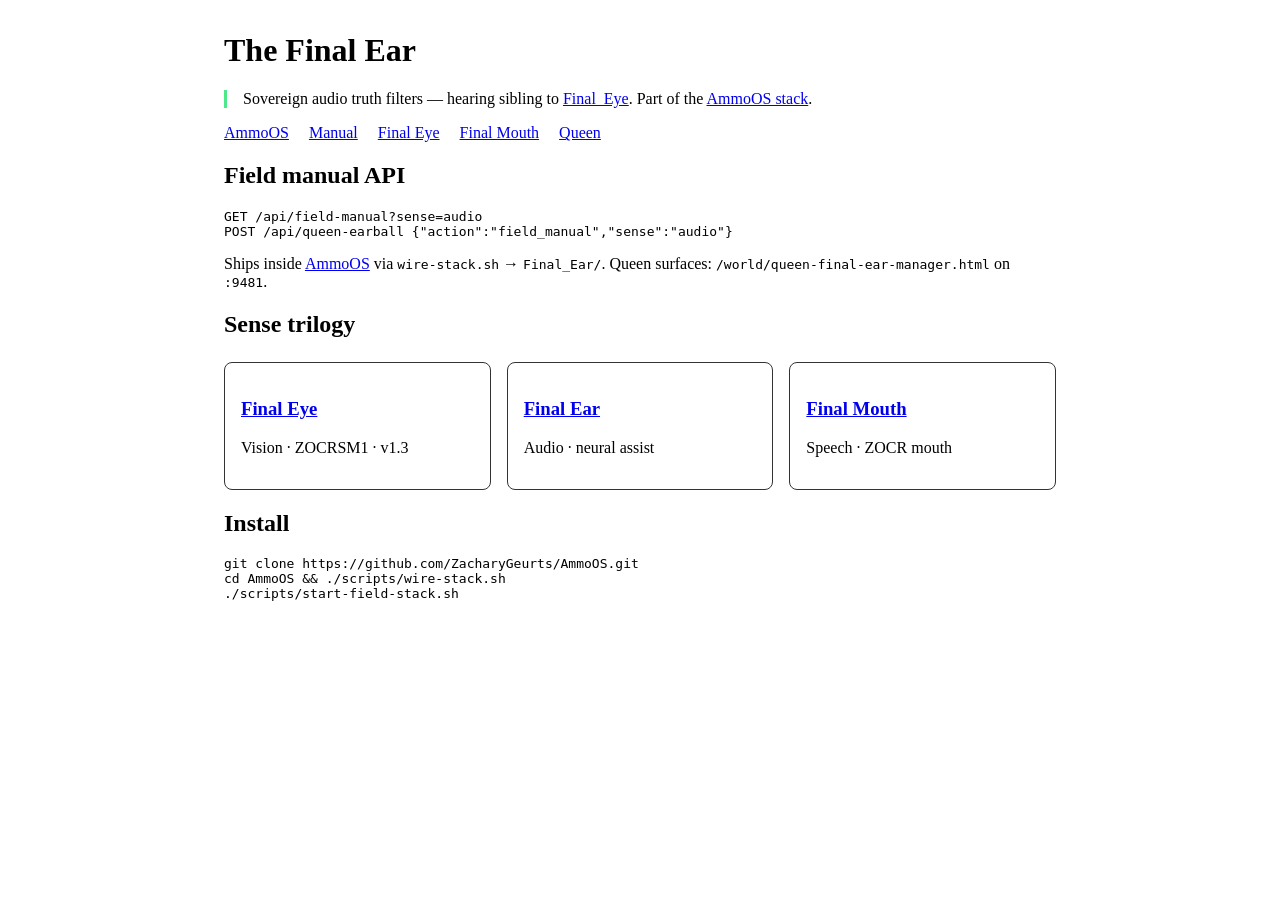
==== index.html @ 20076dd3 "pages: Final_Ear vstack" ====
<!DOCTYPE html>
<html lang="en">
<head>
  <meta charset="UTF-8" />
  <meta name="viewport" content="width=device-width, initial-scale=1" />
  <title>The Final Ear — Sovereign Audio Textbook</title>
  <link rel="stylesheet" href="https://zacharygeurts.github.io/ZacharyGeurts/releases.css" />
  <style>
    body { max-width: 52rem; margin: 2rem auto; padding: 0 1rem; }
    .lead { border-left: 3px solid #4de88a; padding-left: 1rem; }
    nav a { margin-right: 1rem; }
    .siblings { display: grid; grid-template-columns: repeat(auto-fill, minmax(200px, 1fr)); gap: 1rem; margin-top: 1.5rem; }
    .card { border: 1px solid var(--edge, #333); border-radius: 8px; padding: 1rem; }
  </style>
</head>
<body>
  <h1>The Final Ear</h1>
  <p class="lead">Sovereign audio truth filters — hearing sibling to <a href="https://zacharygeurts.github.io/Final_Eye/">Final_Eye</a>. Part of the <a href="https://zacharygeurts.github.io/ZacharyGeurts/stack.html">AmmoOS stack</a>.</p>
  <nav>
    <a href="https://github.com/ZacharyGeurts/AmmoOS">AmmoOS</a>
    <a href="https://zacharygeurts.github.io/AmmoOS/">Manual</a>
    <a href="https://zacharygeurts.github.io/Final_Eye/">Final Eye</a>
    <a href="https://zacharygeurts.github.io/Final_Mouth/">Final Mouth</a>
    <a href="https://zacharygeurts.github.io/Queen/">Queen</a>
  </nav>
  <h2>Field manual API</h2>
  <pre><code>GET /api/field-manual?sense=audio
POST /api/queen-earball {"action":"field_manual","sense":"audio"}</code></pre>
  <p>Ships inside <a href="https://github.com/ZacharyGeurts/AmmoOS">AmmoOS</a> via <code>wire-stack.sh</code> → <code>Final_Ear/</code>. Queen surfaces: <code>/world/queen-final-ear-manager.html</code> on <code>:9481</code>.</p>
  <h2>Sense trilogy</h2>
  <div class="siblings">
    <article class="card"><h3><a href="https://zacharygeurts.github.io/Final_Eye/">Final Eye</a></h3><p>Vision · ZOCRSM1 · v1.3</p></article>
    <article class="card"><h3><a href="https://zacharygeurts.github.io/Final_Ear/">Final Ear</a></h3><p>Audio · neural assist</p></article>
    <article class="card"><h3><a href="https://zacharygeurts.github.io/Final_Mouth/">Final Mouth</a></h3><p>Speech · ZOCR mouth</p></article>
  </div>
  <h2>Install</h2>
  <pre><code>git clone https://github.com/ZacharyGeurts/AmmoOS.git
cd AmmoOS && ./scripts/wire-stack.sh
./scripts/start-field-stack.sh</code></pre>
</body>
</html>
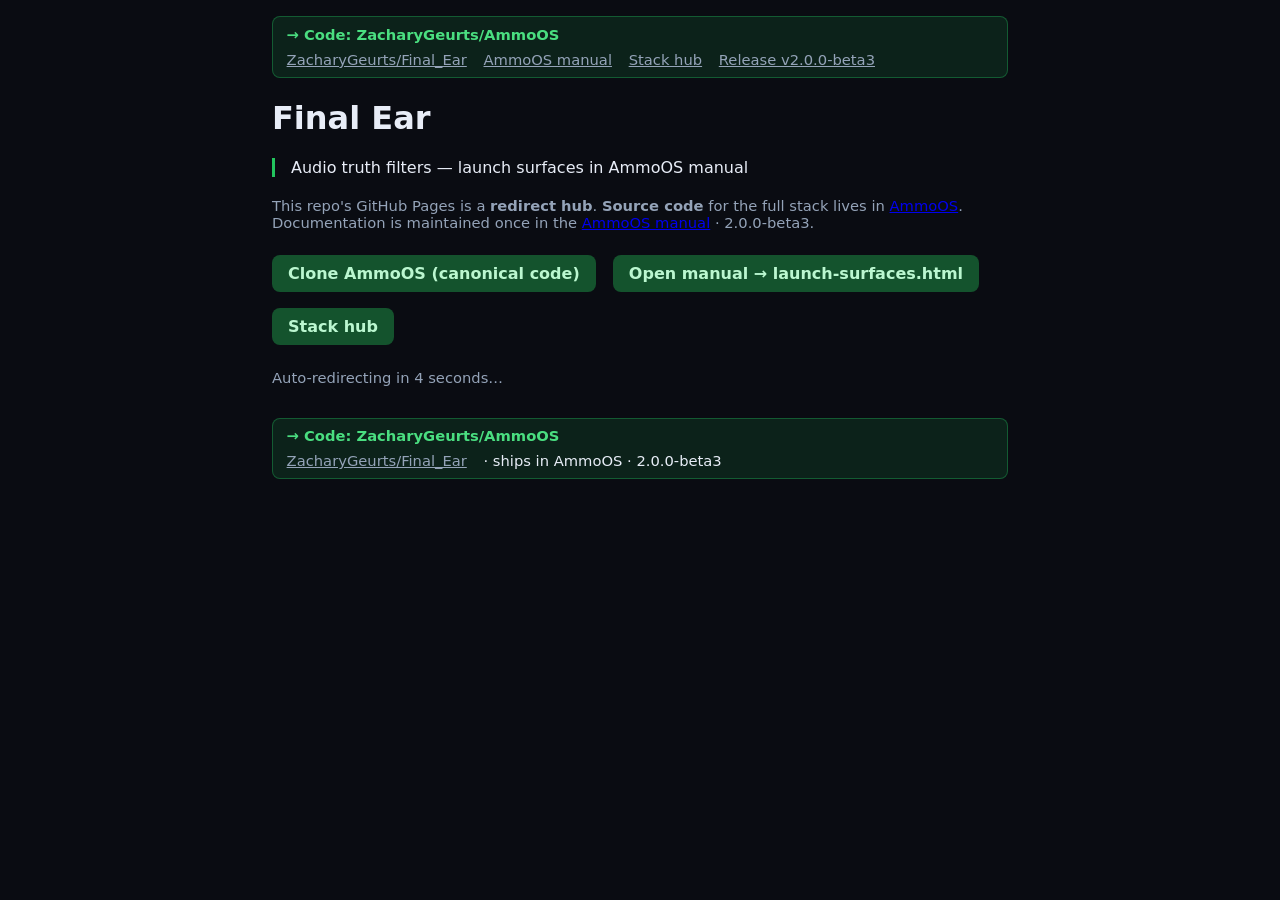
==== commit 739c3719: "pages: Final_Ear hub → AmmoOS code + manual v2.0.0-beta3" ====
--- a/index.html
+++ b/index.html
@@ -3,39 +3,66 @@
 <head>
   <meta charset="UTF-8" />
   <meta name="viewport" content="width=device-width, initial-scale=1" />
-  <title>The Final Ear — Sovereign Audio Textbook</title>
-  <link rel="stylesheet" href="https://zacharygeurts.github.io/ZacharyGeurts/releases.css" />
+  <title>Final Ear — AmmoOS manual</title>
+  <meta http-equiv="refresh" content="4;url=https://zacharygeurts.github.io/AmmoOS/launch-surfaces.html" />
+  <link rel="canonical" href="https://zacharygeurts.github.io/AmmoOS/launch-surfaces.html" />
+  <meta name="description" content="Final Ear — canonical docs in AmmoOS manual" />
   <style>
-    body { max-width: 52rem; margin: 2rem auto; padding: 0 1rem; }
-    .lead { border-left: 3px solid #4de88a; padding-left: 1rem; }
-    nav a { margin-right: 1rem; }
-    .siblings { display: grid; grid-template-columns: repeat(auto-fill, minmax(200px, 1fr)); gap: 1rem; margin-top: 1.5rem; }
-    .card { border: 1px solid var(--edge, #333); border-radius: 8px; padding: 1rem; }
+.github-chrome-top, .github-chrome-bottom {
+  display: flex;
+  flex-wrap: wrap;
+  align-items: center;
+  justify-content: space-between;
+  gap: 0.5rem 1rem;
+  padding: 0.55rem 0.85rem;
+  margin: 0 0 1rem;
+  border-radius: 8px;
+  background: rgba(34, 197, 94, 0.12);
+  border: 1px solid rgba(34, 197, 94, 0.35);
+  font-size: 0.92rem;
+}
+.github-chrome-bottom { margin: 2rem 0 0; }
+.github-chrome-top a.github-repo-primary,
+.github-chrome-bottom a.github-repo-primary {
+  font-weight: 700;
+  color: #4ade80;
+  text-decoration: none;
+}
+.github-chrome-top a.github-repo-primary:hover,
+.github-chrome-bottom a.github-repo-primary:hover { text-decoration: underline; }
+.github-chrome-links a { margin-right: 0.75rem; color: #94a3b8; }
+
+    body { font-family: system-ui, sans-serif; max-width: 46rem; margin: 0 auto; padding: 1rem 1.25rem 2rem; background: #0a0c12; color: #e8edf7; }
+    .lead { border-left: 3px solid #22c55e; padding-left: 1rem; margin: 1.25rem 0; }
+    .cta { display: inline-block; margin: 0.5rem 0.75rem 0.5rem 0; padding: 0.55rem 1rem; border-radius: 8px; background: #14532d; color: #bbf7d0; text-decoration: none; font-weight: 600; }
+    .cta:hover { background: #166534; }
+    .meta { color: #94a3b8; font-size: 0.92rem; }
   </style>
 </head>
 <body>
-  <h1>The Final Ear</h1>
-  <p class="lead">Sovereign audio truth filters — hearing sibling to <a href="https://zacharygeurts.github.io/Final_Eye/">Final_Eye</a>. Part of the <a href="https://zacharygeurts.github.io/ZacharyGeurts/stack.html">AmmoOS stack</a>.</p>
-  <nav>
-    <a href="https://github.com/ZacharyGeurts/AmmoOS">AmmoOS</a>
-    <a href="https://zacharygeurts.github.io/AmmoOS/">Manual</a>
-    <a href="https://zacharygeurts.github.io/Final_Eye/">Final Eye</a>
-    <a href="https://zacharygeurts.github.io/Final_Mouth/">Final Mouth</a>
-    <a href="https://zacharygeurts.github.io/Queen/">Queen</a>
-  </nav>
-  <h2>Field manual API</h2>
-  <pre><code>GET /api/field-manual?sense=audio
-POST /api/queen-earball {"action":"field_manual","sense":"audio"}</code></pre>
-  <p>Ships inside <a href="https://github.com/ZacharyGeurts/AmmoOS">AmmoOS</a> via <code>wire-stack.sh</code> → <code>Final_Ear/</code>. Queen surfaces: <code>/world/queen-final-ear-manager.html</code> on <code>:9481</code>.</p>
-  <h2>Sense trilogy</h2>
-  <div class="siblings">
-    <article class="card"><h3><a href="https://zacharygeurts.github.io/Final_Eye/">Final Eye</a></h3><p>Vision · ZOCRSM1 · v1.3</p></article>
-    <article class="card"><h3><a href="https://zacharygeurts.github.io/Final_Ear/">Final Ear</a></h3><p>Audio · neural assist</p></article>
-    <article class="card"><h3><a href="https://zacharygeurts.github.io/Final_Mouth/">Final Mouth</a></h3><p>Speech · ZOCR mouth</p></article>
-  </div>
-  <h2>Install</h2>
-  <pre><code>git clone https://github.com/ZacharyGeurts/AmmoOS.git
-cd AmmoOS && ./scripts/wire-stack.sh
-./scripts/start-field-stack.sh</code></pre>
+<div class="github-chrome-top" role="navigation" aria-label="Stack navigation">
+  <a class="github-repo-primary" href="https://github.com/ZacharyGeurts/AmmoOS">→ Code: ZacharyGeurts/AmmoOS</a>
+  <span class="github-chrome-links">
+    <a href="https://github.com/ZacharyGeurts/Final_Ear">ZacharyGeurts/Final_Ear</a>
+    <a href="https://zacharygeurts.github.io/AmmoOS/">AmmoOS manual</a>
+    <a href="https://zacharygeurts.github.io/ZacharyGeurts/stack.html">Stack hub</a>
+    <a href="https://github.com/ZacharyGeurts/AmmoOS/releases/tag/v2.0.0-beta3">Release v2.0.0-beta3</a>
+  </span>
+</div>
+
+  <h1>Final Ear</h1>
+  <p class="lead">Audio truth filters — launch surfaces in AmmoOS manual</p>
+  <p class="meta">This repo&apos;s GitHub Pages is a <strong>redirect hub</strong>. <strong>Source code</strong> for the full stack lives in <a href="https://github.com/ZacharyGeurts/AmmoOS">AmmoOS</a>. Documentation is maintained once in the <a href="https://zacharygeurts.github.io/AmmoOS/">AmmoOS manual</a> · 2.0.0-beta3.</p>
+  <p>
+    <a class="cta" href="https://github.com/ZacharyGeurts/AmmoOS">Clone AmmoOS (canonical code)</a>
+    <a class="cta" href="https://zacharygeurts.github.io/AmmoOS/launch-surfaces.html">Open manual → launch-surfaces.html</a>
+    <a class="cta" href="https://zacharygeurts.github.io/AmmoOS/stack-hub.html">Stack hub</a>
+  </p>
+  <p class="meta">Auto-redirecting in 4 seconds…</p>
+<div class="github-chrome-bottom" role="contentinfo">
+  <a class="github-repo-primary" href="https://github.com/ZacharyGeurts/AmmoOS">→ Code: ZacharyGeurts/AmmoOS</a>
+  <span class="github-chrome-links"><a href="https://github.com/ZacharyGeurts/Final_Ear">ZacharyGeurts/Final_Ear</a> · ships in AmmoOS · 2.0.0-beta3</span>
+</div>
+
 </body>
-</html>+</html>
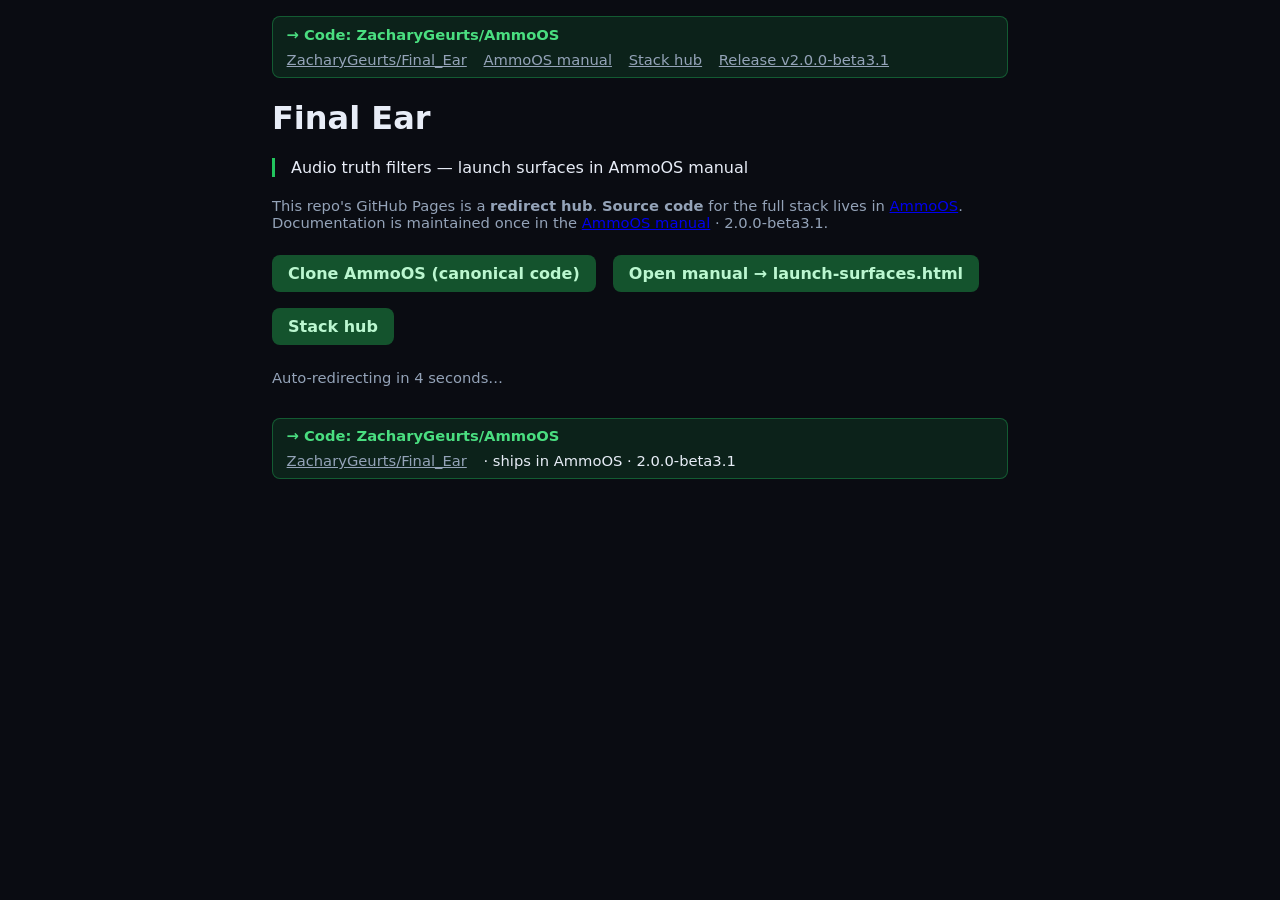
==== commit 15531cc8: "pages: Final_Ear hub → AmmoOS code + manual v2.0.0-beta3.1" ====
--- a/index.html
+++ b/index.html
@@ -46,13 +46,13 @@
     <a href="https://github.com/ZacharyGeurts/Final_Ear">ZacharyGeurts/Final_Ear</a>
     <a href="https://zacharygeurts.github.io/AmmoOS/">AmmoOS manual</a>
     <a href="https://zacharygeurts.github.io/ZacharyGeurts/stack.html">Stack hub</a>
-    <a href="https://github.com/ZacharyGeurts/AmmoOS/releases/tag/v2.0.0-beta3">Release v2.0.0-beta3</a>
+    <a href="https://github.com/ZacharyGeurts/AmmoOS/releases/tag/v2.0.0-beta3.1">Release v2.0.0-beta3.1</a>
   </span>
 </div>
 
   <h1>Final Ear</h1>
   <p class="lead">Audio truth filters — launch surfaces in AmmoOS manual</p>
-  <p class="meta">This repo&apos;s GitHub Pages is a <strong>redirect hub</strong>. <strong>Source code</strong> for the full stack lives in <a href="https://github.com/ZacharyGeurts/AmmoOS">AmmoOS</a>. Documentation is maintained once in the <a href="https://zacharygeurts.github.io/AmmoOS/">AmmoOS manual</a> · 2.0.0-beta3.</p>
+  <p class="meta">This repo&apos;s GitHub Pages is a <strong>redirect hub</strong>. <strong>Source code</strong> for the full stack lives in <a href="https://github.com/ZacharyGeurts/AmmoOS">AmmoOS</a>. Documentation is maintained once in the <a href="https://zacharygeurts.github.io/AmmoOS/">AmmoOS manual</a> · 2.0.0-beta3.1.</p>
   <p>
     <a class="cta" href="https://github.com/ZacharyGeurts/AmmoOS">Clone AmmoOS (canonical code)</a>
     <a class="cta" href="https://zacharygeurts.github.io/AmmoOS/launch-surfaces.html">Open manual → launch-surfaces.html</a>
@@ -61,7 +61,7 @@
   <p class="meta">Auto-redirecting in 4 seconds…</p>
 <div class="github-chrome-bottom" role="contentinfo">
   <a class="github-repo-primary" href="https://github.com/ZacharyGeurts/AmmoOS">→ Code: ZacharyGeurts/AmmoOS</a>
-  <span class="github-chrome-links"><a href="https://github.com/ZacharyGeurts/Final_Ear">ZacharyGeurts/Final_Ear</a> · ships in AmmoOS · 2.0.0-beta3</span>
+  <span class="github-chrome-links"><a href="https://github.com/ZacharyGeurts/Final_Ear">ZacharyGeurts/Final_Ear</a> · ships in AmmoOS · 2.0.0-beta3.1</span>
 </div>
 
 </body>
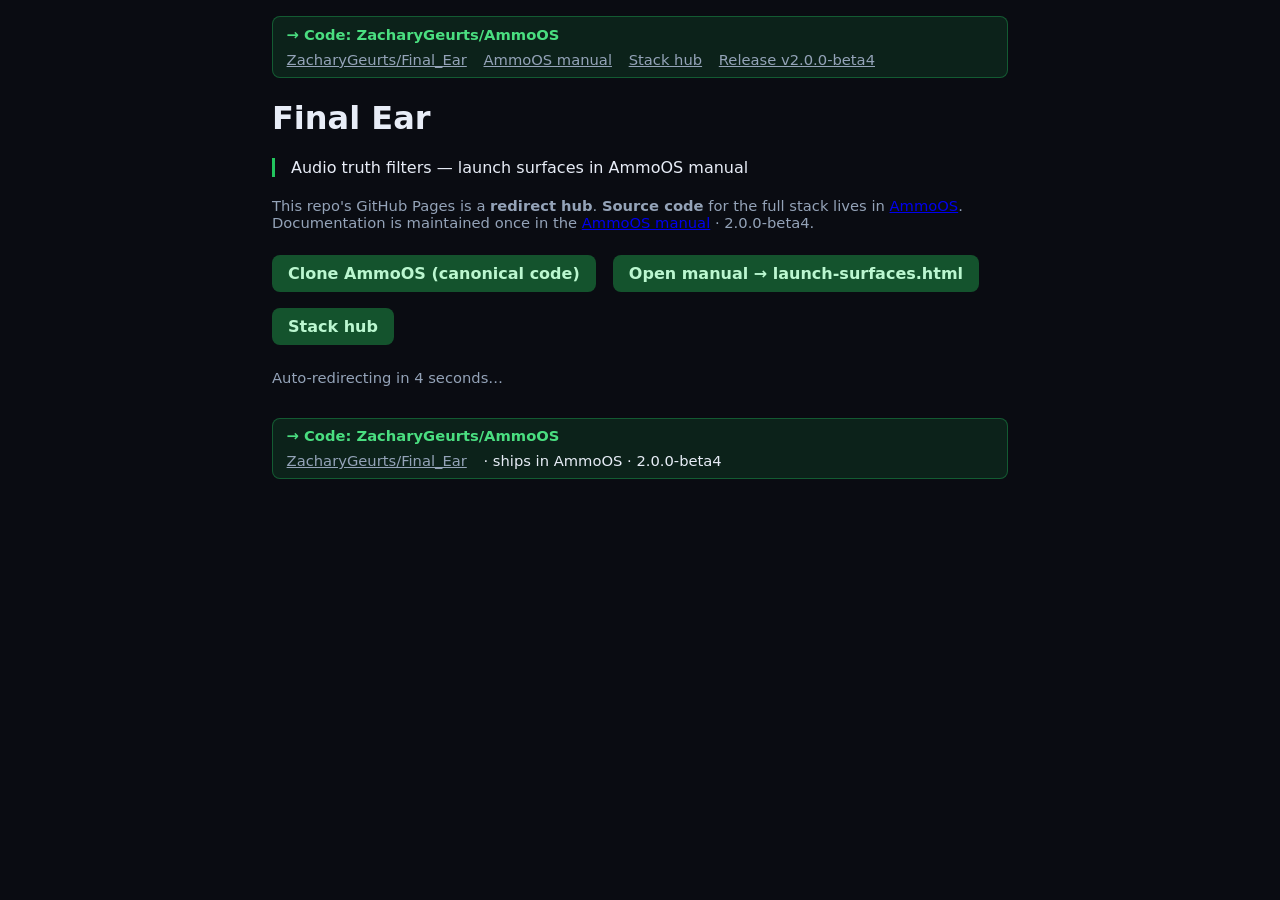
==== commit 16454649: "pages: Final_Ear hub → AmmoOS code + manual v2.0.0-beta4" ====
--- a/index.html
+++ b/index.html
@@ -46,13 +46,13 @@
     <a href="https://github.com/ZacharyGeurts/Final_Ear">ZacharyGeurts/Final_Ear</a>
     <a href="https://zacharygeurts.github.io/AmmoOS/">AmmoOS manual</a>
     <a href="https://zacharygeurts.github.io/ZacharyGeurts/stack.html">Stack hub</a>
-    <a href="https://github.com/ZacharyGeurts/AmmoOS/releases/tag/v2.0.0-beta3.1">Release v2.0.0-beta3.1</a>
+    <a href="https://github.com/ZacharyGeurts/AmmoOS/releases/tag/v2.0.0-beta4">Release v2.0.0-beta4</a>
   </span>
 </div>
 
   <h1>Final Ear</h1>
   <p class="lead">Audio truth filters — launch surfaces in AmmoOS manual</p>
-  <p class="meta">This repo&apos;s GitHub Pages is a <strong>redirect hub</strong>. <strong>Source code</strong> for the full stack lives in <a href="https://github.com/ZacharyGeurts/AmmoOS">AmmoOS</a>. Documentation is maintained once in the <a href="https://zacharygeurts.github.io/AmmoOS/">AmmoOS manual</a> · 2.0.0-beta3.1.</p>
+  <p class="meta">This repo&apos;s GitHub Pages is a <strong>redirect hub</strong>. <strong>Source code</strong> for the full stack lives in <a href="https://github.com/ZacharyGeurts/AmmoOS">AmmoOS</a>. Documentation is maintained once in the <a href="https://zacharygeurts.github.io/AmmoOS/">AmmoOS manual</a> · 2.0.0-beta4.</p>
   <p>
     <a class="cta" href="https://github.com/ZacharyGeurts/AmmoOS">Clone AmmoOS (canonical code)</a>
     <a class="cta" href="https://zacharygeurts.github.io/AmmoOS/launch-surfaces.html">Open manual → launch-surfaces.html</a>
@@ -61,7 +61,7 @@
   <p class="meta">Auto-redirecting in 4 seconds…</p>
 <div class="github-chrome-bottom" role="contentinfo">
   <a class="github-repo-primary" href="https://github.com/ZacharyGeurts/AmmoOS">→ Code: ZacharyGeurts/AmmoOS</a>
-  <span class="github-chrome-links"><a href="https://github.com/ZacharyGeurts/Final_Ear">ZacharyGeurts/Final_Ear</a> · ships in AmmoOS · 2.0.0-beta3.1</span>
+  <span class="github-chrome-links"><a href="https://github.com/ZacharyGeurts/Final_Ear">ZacharyGeurts/Final_Ear</a> · ships in AmmoOS · 2.0.0-beta4</span>
 </div>
 
 </body>
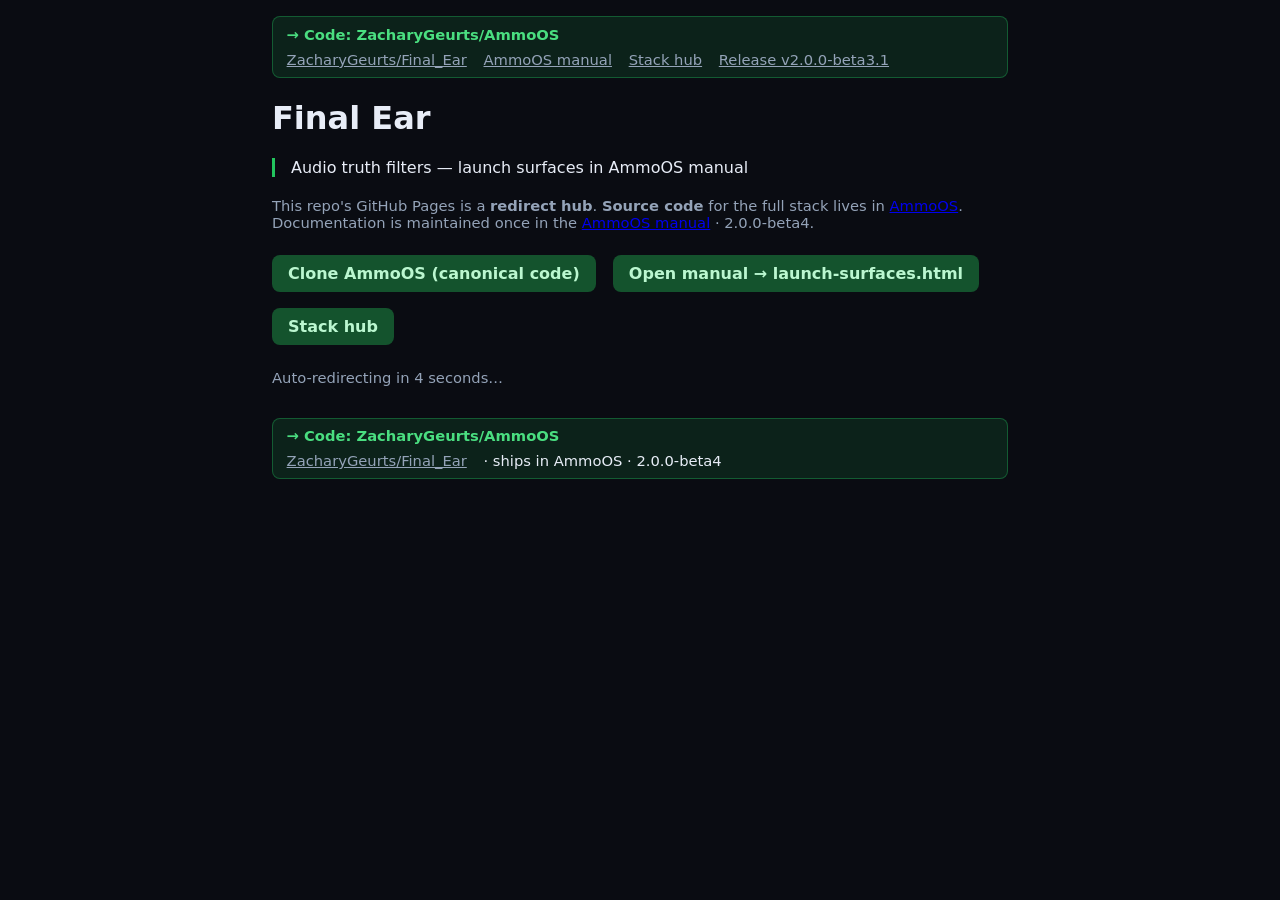
==== commit 7f6f1c47: "pages: Final_Ear hub → AmmoOS code + manual v2.0.0-beta4" ====
--- a/index.html
+++ b/index.html
@@ -46,7 +46,7 @@
     <a href="https://github.com/ZacharyGeurts/Final_Ear">ZacharyGeurts/Final_Ear</a>
     <a href="https://zacharygeurts.github.io/AmmoOS/">AmmoOS manual</a>
     <a href="https://zacharygeurts.github.io/ZacharyGeurts/stack.html">Stack hub</a>
-    <a href="https://github.com/ZacharyGeurts/AmmoOS/releases/tag/v2.0.0-beta4">Release v2.0.0-beta4</a>
+    <a href="https://github.com/ZacharyGeurts/AmmoOS/releases/tag/v2.0.0-beta3.1">Release v2.0.0-beta3.1</a>
   </span>
 </div>
 
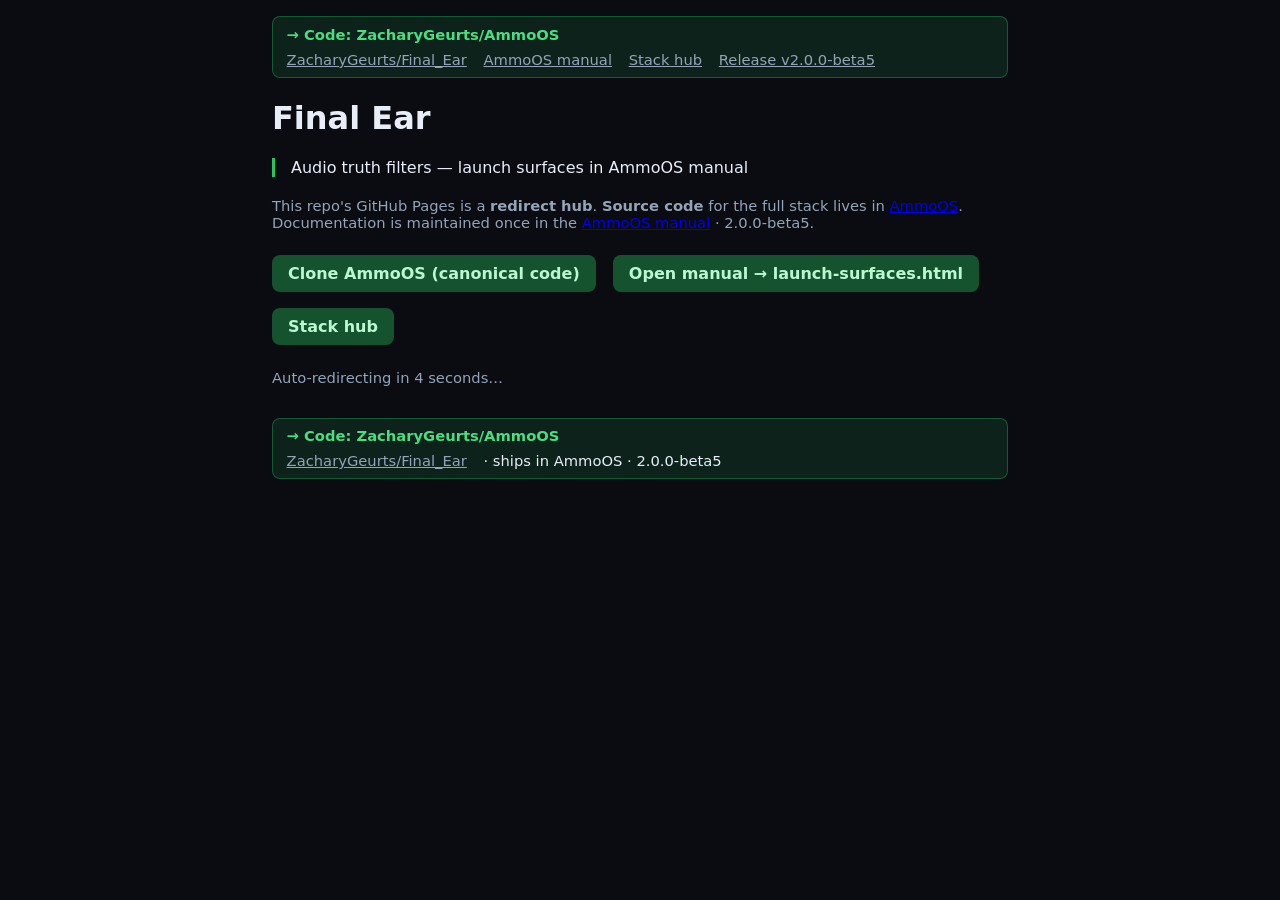
==== commit 8cfb38fb: "pages: Final_Ear hub → AmmoOS code + manual v2.0.0-beta5" ====
--- a/index.html
+++ b/index.html
@@ -46,13 +46,13 @@
     <a href="https://github.com/ZacharyGeurts/Final_Ear">ZacharyGeurts/Final_Ear</a>
     <a href="https://zacharygeurts.github.io/AmmoOS/">AmmoOS manual</a>
     <a href="https://zacharygeurts.github.io/ZacharyGeurts/stack.html">Stack hub</a>
-    <a href="https://github.com/ZacharyGeurts/AmmoOS/releases/tag/v2.0.0-beta3.1">Release v2.0.0-beta3.1</a>
+    <a href="https://github.com/ZacharyGeurts/AmmoOS/releases/tag/v2.0.0-beta5">Release v2.0.0-beta5</a>
   </span>
 </div>
 
   <h1>Final Ear</h1>
   <p class="lead">Audio truth filters — launch surfaces in AmmoOS manual</p>
-  <p class="meta">This repo&apos;s GitHub Pages is a <strong>redirect hub</strong>. <strong>Source code</strong> for the full stack lives in <a href="https://github.com/ZacharyGeurts/AmmoOS">AmmoOS</a>. Documentation is maintained once in the <a href="https://zacharygeurts.github.io/AmmoOS/">AmmoOS manual</a> · 2.0.0-beta4.</p>
+  <p class="meta">This repo&apos;s GitHub Pages is a <strong>redirect hub</strong>. <strong>Source code</strong> for the full stack lives in <a href="https://github.com/ZacharyGeurts/AmmoOS">AmmoOS</a>. Documentation is maintained once in the <a href="https://zacharygeurts.github.io/AmmoOS/">AmmoOS manual</a> · 2.0.0-beta5.</p>
   <p>
     <a class="cta" href="https://github.com/ZacharyGeurts/AmmoOS">Clone AmmoOS (canonical code)</a>
     <a class="cta" href="https://zacharygeurts.github.io/AmmoOS/launch-surfaces.html">Open manual → launch-surfaces.html</a>
@@ -61,7 +61,7 @@
   <p class="meta">Auto-redirecting in 4 seconds…</p>
 <div class="github-chrome-bottom" role="contentinfo">
   <a class="github-repo-primary" href="https://github.com/ZacharyGeurts/AmmoOS">→ Code: ZacharyGeurts/AmmoOS</a>
-  <span class="github-chrome-links"><a href="https://github.com/ZacharyGeurts/Final_Ear">ZacharyGeurts/Final_Ear</a> · ships in AmmoOS · 2.0.0-beta4</span>
+  <span class="github-chrome-links"><a href="https://github.com/ZacharyGeurts/Final_Ear">ZacharyGeurts/Final_Ear</a> · ships in AmmoOS · 2.0.0-beta5</span>
 </div>
 
 </body>
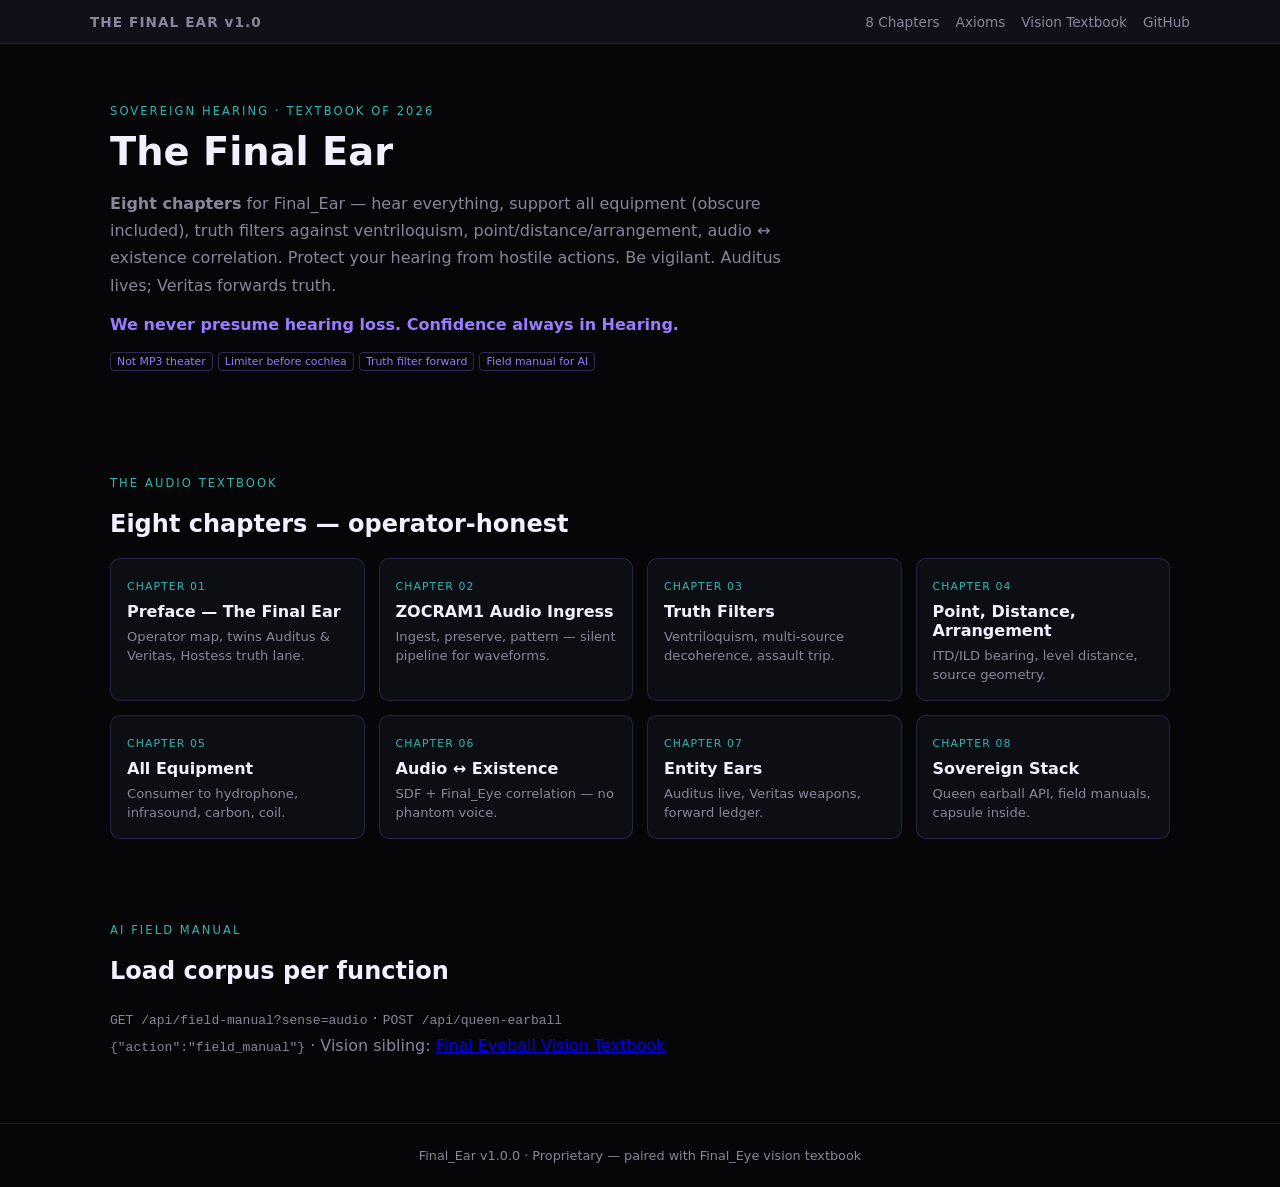
==== commit 5872409a: "pages: root index so github.io/Final_Ear/ serves" ====
--- a/index.html
+++ b/index.html
@@ -2,67 +2,11 @@
 <html lang="en">
 <head>
   <meta charset="UTF-8" />
-  <meta name="viewport" content="width=device-width, initial-scale=1" />
-  <title>Final Ear — AmmoOS manual</title>
-  <meta http-equiv="refresh" content="4;url=https://zacharygeurts.github.io/AmmoOS/launch-surfaces.html" />
-  <link rel="canonical" href="https://zacharygeurts.github.io/AmmoOS/launch-surfaces.html" />
-  <meta name="description" content="Final Ear — canonical docs in AmmoOS manual" />
-  <style>
-.github-chrome-top, .github-chrome-bottom {
-  display: flex;
-  flex-wrap: wrap;
-  align-items: center;
-  justify-content: space-between;
-  gap: 0.5rem 1rem;
-  padding: 0.55rem 0.85rem;
-  margin: 0 0 1rem;
-  border-radius: 8px;
-  background: rgba(34, 197, 94, 0.12);
-  border: 1px solid rgba(34, 197, 94, 0.35);
-  font-size: 0.92rem;
-}
-.github-chrome-bottom { margin: 2rem 0 0; }
-.github-chrome-top a.github-repo-primary,
-.github-chrome-bottom a.github-repo-primary {
-  font-weight: 700;
-  color: #4ade80;
-  text-decoration: none;
-}
-.github-chrome-top a.github-repo-primary:hover,
-.github-chrome-bottom a.github-repo-primary:hover { text-decoration: underline; }
-.github-chrome-links a { margin-right: 0.75rem; color: #94a3b8; }
-
-    body { font-family: system-ui, sans-serif; max-width: 46rem; margin: 0 auto; padding: 1rem 1.25rem 2rem; background: #0a0c12; color: #e8edf7; }
-    .lead { border-left: 3px solid #22c55e; padding-left: 1rem; margin: 1.25rem 0; }
-    .cta { display: inline-block; margin: 0.5rem 0.75rem 0.5rem 0; padding: 0.55rem 1rem; border-radius: 8px; background: #14532d; color: #bbf7d0; text-decoration: none; font-weight: 600; }
-    .cta:hover { background: #166534; }
-    .meta { color: #94a3b8; font-size: 0.92rem; }
-  </style>
+  <meta http-equiv="refresh" content="0; url=docs/" />
+  <link rel="canonical" href="https://zacharygeurts.github.io/Final_Ear/docs/" />
+  <title>Final_Ear</title>
 </head>
 <body>
-<div class="github-chrome-top" role="navigation" aria-label="Stack navigation">
-  <a class="github-repo-primary" href="https://github.com/ZacharyGeurts/AmmoOS">→ Code: ZacharyGeurts/AmmoOS</a>
-  <span class="github-chrome-links">
-    <a href="https://github.com/ZacharyGeurts/Final_Ear">ZacharyGeurts/Final_Ear</a>
-    <a href="https://zacharygeurts.github.io/AmmoOS/">AmmoOS manual</a>
-    <a href="https://zacharygeurts.github.io/ZacharyGeurts/stack.html">Stack hub</a>
-    <a href="https://github.com/ZacharyGeurts/AmmoOS/releases/tag/v2.0.0-beta5">Release v2.0.0-beta5</a>
-  </span>
-</div>
-
-  <h1>Final Ear</h1>
-  <p class="lead">Audio truth filters — launch surfaces in AmmoOS manual</p>
-  <p class="meta">This repo&apos;s GitHub Pages is a <strong>redirect hub</strong>. <strong>Source code</strong> for the full stack lives in <a href="https://github.com/ZacharyGeurts/AmmoOS">AmmoOS</a>. Documentation is maintained once in the <a href="https://zacharygeurts.github.io/AmmoOS/">AmmoOS manual</a> · 2.0.0-beta5.</p>
-  <p>
-    <a class="cta" href="https://github.com/ZacharyGeurts/AmmoOS">Clone AmmoOS (canonical code)</a>
-    <a class="cta" href="https://zacharygeurts.github.io/AmmoOS/launch-surfaces.html">Open manual → launch-surfaces.html</a>
-    <a class="cta" href="https://zacharygeurts.github.io/AmmoOS/stack-hub.html">Stack hub</a>
-  </p>
-  <p class="meta">Auto-redirecting in 4 seconds…</p>
-<div class="github-chrome-bottom" role="contentinfo">
-  <a class="github-repo-primary" href="https://github.com/ZacharyGeurts/AmmoOS">→ Code: ZacharyGeurts/AmmoOS</a>
-  <span class="github-chrome-links"><a href="https://github.com/ZacharyGeurts/Final_Ear">ZacharyGeurts/Final_Ear</a> · ships in AmmoOS · 2.0.0-beta5</span>
-</div>
-
+  <p><a href="docs/">Open Final_Ear</a></p>
 </body>
 </html>
